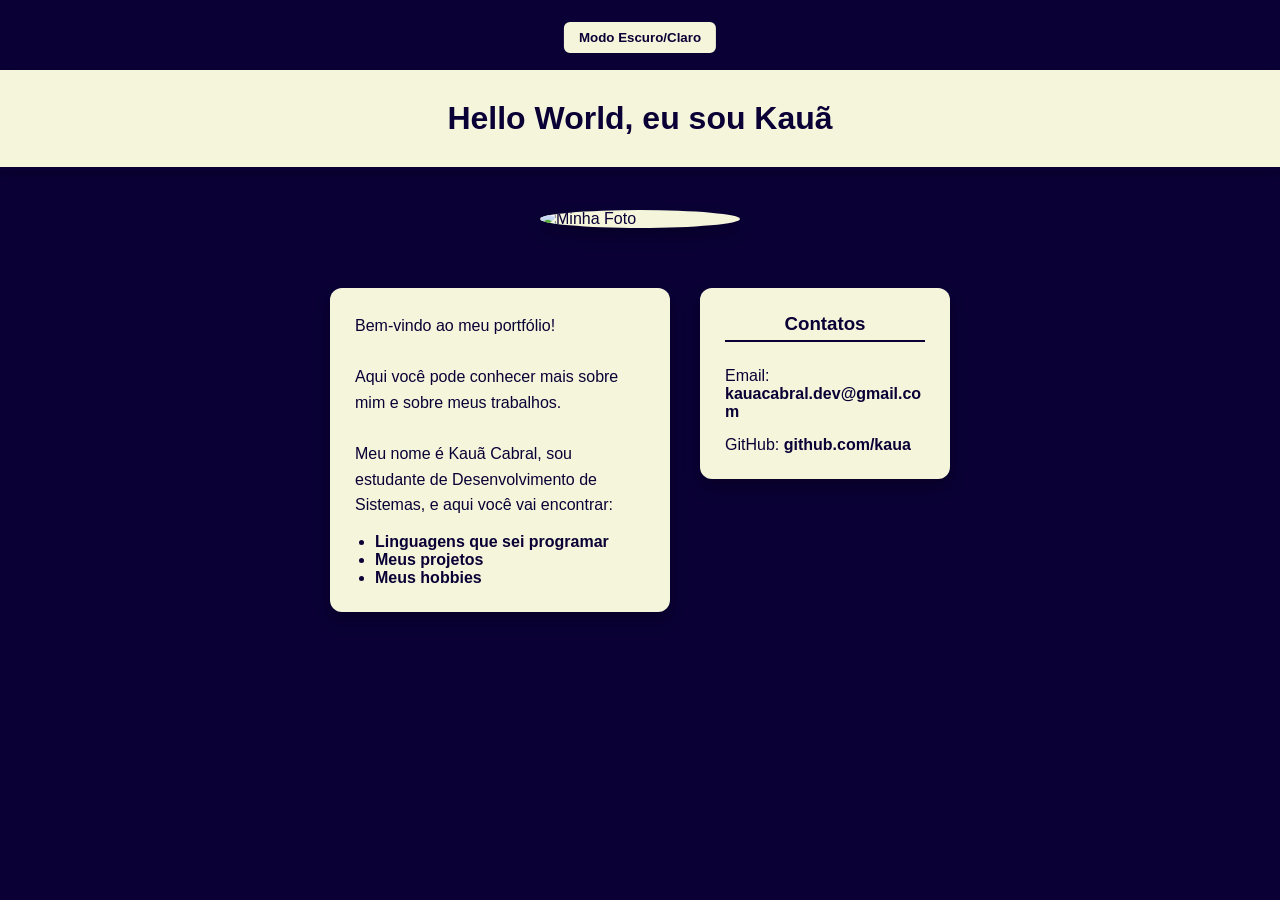
==== index.html @ 3267c8fb "Fix HTML structure and update image paths" ====
<!DOCTYPE html>
<html lang="en">
<head>
<meta charset="UTF-8">
<meta name="viewport" content="width=device-width, initial-scale=1.0">
<title>Portfólio Kauã</title>
<style>
:root {
  --bg-color: rgb(10,0,53);
  --accent-color: beige;
  --text-color: rgb(10,0,53);
  --link-color: rgb(10,0,53);
  --link-hover: rgb(0,0,102);
  --border-color: rgb(10,0,53);
  --shadow-color: rgba(0,0,0,0.25);
}

.light-theme {
  --bg-color: beige;
  --accent-color: rgb(10,0,53);
  --text-color: beige;
  --link-color: beige;
  --link-hover: #fffacd;
  --border-color: beige;
  --shadow-color: rgba(0,0,0,0.25);
}

* { box-sizing: border-box; margin:0; padding:0; }

body {
  margin-top: 70px;
  background-color: var(--bg-color);
  color: var(--text-color);
  font-family: 'Segoe UI', Tahoma, Geneva, Verdana, sans-serif;
  transition: background-color 0.3s, color 0.3s;
}

h1 {
  background-color: var(--accent-color);
  color: var(--text-color);
  text-align: center;
  padding: 30px;
  font-family: Impact, Haettenschweiler, 'Arial Narrow Bold', sans-serif;
  border-bottom: 3px solid var(--border-color);
  box-shadow: 0 3px 8px rgba(0,0,0,0.2);
  transition: background-color 0.3s, color 0.3s, border-color 0.3s;
}

.theme-toggle {
  position: absolute;
  top: 10px;
  margin-block: 10px;
  left: 50%;
  transform: translateX(-50%);
  cursor: pointer;
  padding: 8px 15px;
  border-radius: 8px;
  font-weight: bold;
  border: 2px solid var(--border-color);
  background-color: var(--accent-color);
  color: var(--text-color);
  transition: background-color 0.3s, color 0.3s, border-color 0.3s;
  display: flex;
  justify-content: center;
  gap: 10px;
  flex-wrap: wrap;
}


.container {
  display: flex;
  flex-direction: column;
  align-items: center;
  margin-top: 40px;
  margin-bottom: 40px;
}

.minhafoto {
  width: 200px;
  border-radius: 50%;
  box-shadow: 0 8px 15px var(--shadow-color);
  position: relative;
  background-color: var(--accent-color);
  transition: box-shadow 0.3s, background-color 0.3s;
}

.info-container {
  display: flex;
  gap: 30px;
  align-items: flex-start;
  flex-wrap: wrap;
  margin-top: 60px;
  justify-content: center;
}

.caixa-texto {
  background-color: var(--accent-color);
  width: 340px;
  padding: 25px;
  border-radius: 12px;
  text-align: left;
  box-shadow: 0 8px 15px var(--shadow-color);
  transition: transform 0.3s, box-shadow 0.3s, background-color 0.3s, color 0.3s;
}

.caixa-texto:hover {
  transform: translateY(-5px);
  box-shadow: 0 12px 20px var(--shadow-color);
}

.caixa-texto p {
  line-height: 1.6;
  margin-bottom: 15px;
  color: var(--text-color);
}

.caixa-texto ul {
  padding-left: 20px;
}

.caixa-texto ul li a {
  font-weight: bold;
  color: var(--link-color);
  text-decoration: none;
  transition: color 0.2s, text-decoration 0.2s;
}

.caixa-texto ul li a:hover {
  color: var(--link-hover);
  text-decoration: underline;
}

.contatos {
  background-color: var(--accent-color);
  width: 250px;
  padding: 25px;
  border-radius: 12px;
  box-shadow: 0 8px 15px var(--shadow-color);
  display: flex;
  flex-direction: column;
  gap: 15px;
  word-wrap: break-word;
  transition: transform 0.3s, box-shadow 0.3s, background-color 0.3s, color 0.3s;
}

.contatos:hover {
  transform: translateY(-5px);
  box-shadow: 0 12px 20px var(--shadow-color);
}

.contatos h3 {
  text-align: center;
  margin-bottom: 10px;
  border-bottom: 2px solid var(--border-color);
  padding-bottom: 5px;
  color: var(--text-color);
}

.contatos p, .contatos a {
  color: var(--text-color);
}

.contatos a {
  font-weight: bold;
  text-decoration: none;
  transition: color 0.2s, text-decoration 0.2s;
}

.contatos a:hover {
  color: var(--link-hover);
  text-decoration: underline;
}

@media(max-width: 800px) {
  .info-container {
    flex-direction: column;
    align-items: center;
  }
  .minhafoto {
    margin-bottom: 20px;
  }
  .caixa-texto, .contatos {
    width: 80%;
  }
}
</style>
</head>
<body>
<button class="theme-toggle" onclick="toggleTheme()">Modo Escuro/Claro</button>

<h1>Hello World, eu sou Kauã</h1>

<div class="container">
  <img class="minhafoto" src="./img/minhafoto.jpeg" alt="Minha Foto">

  <div class="info-container">
    <div class="caixa-texto">
      <p>Bem-vindo ao meu portfólio! <br><br>
      Aqui você pode conhecer mais sobre mim e sobre meus trabalhos. <br><br>
      Meu nome é Kauã Cabral, sou estudante de Desenvolvimento de Sistemas, e aqui você vai encontrar:</p>

      <ul>
          <li><a href="./linguagens.html">Linguagens que sei programar</a></li>
          <li><a href="/meu-portifolio/projetos.html">Meus projetos</a></li>
          <li><a href="/hobbies.html">Meus hobbies</a></li>
      </ul>
    </div>

    <div class="contatos">
      <h3>Contatos</h3>
      <p>Email: <a href="mailto:kauacabral.dev@gmail.com">kauacabral.dev@gmail.com</a></p>
      <p>GitHub: <a href="https://github.com/kauacabral-dev" target="_blank">github.com/kaua</a></p>
    </div>
  </div>
</div>

<script>

document.addEventListener('DOMContentLoaded', () => {
  if (localStorage.getItem('tema') === 'claro') {
    document.body.classList.add('light-theme');
  }

  const toggleButton = document.querySelector('.theme-toggle');
  toggleButton.addEventListener('click', () => {
    document.body.classList.toggle('light-theme');
    if (document.body.classList.contains('light-theme')) {
      localStorage.setItem('tema', 'claro');
    } else {
      localStorage.setItem('tema', 'escuro');
    }
  });
});

</script>

</body>
</html>
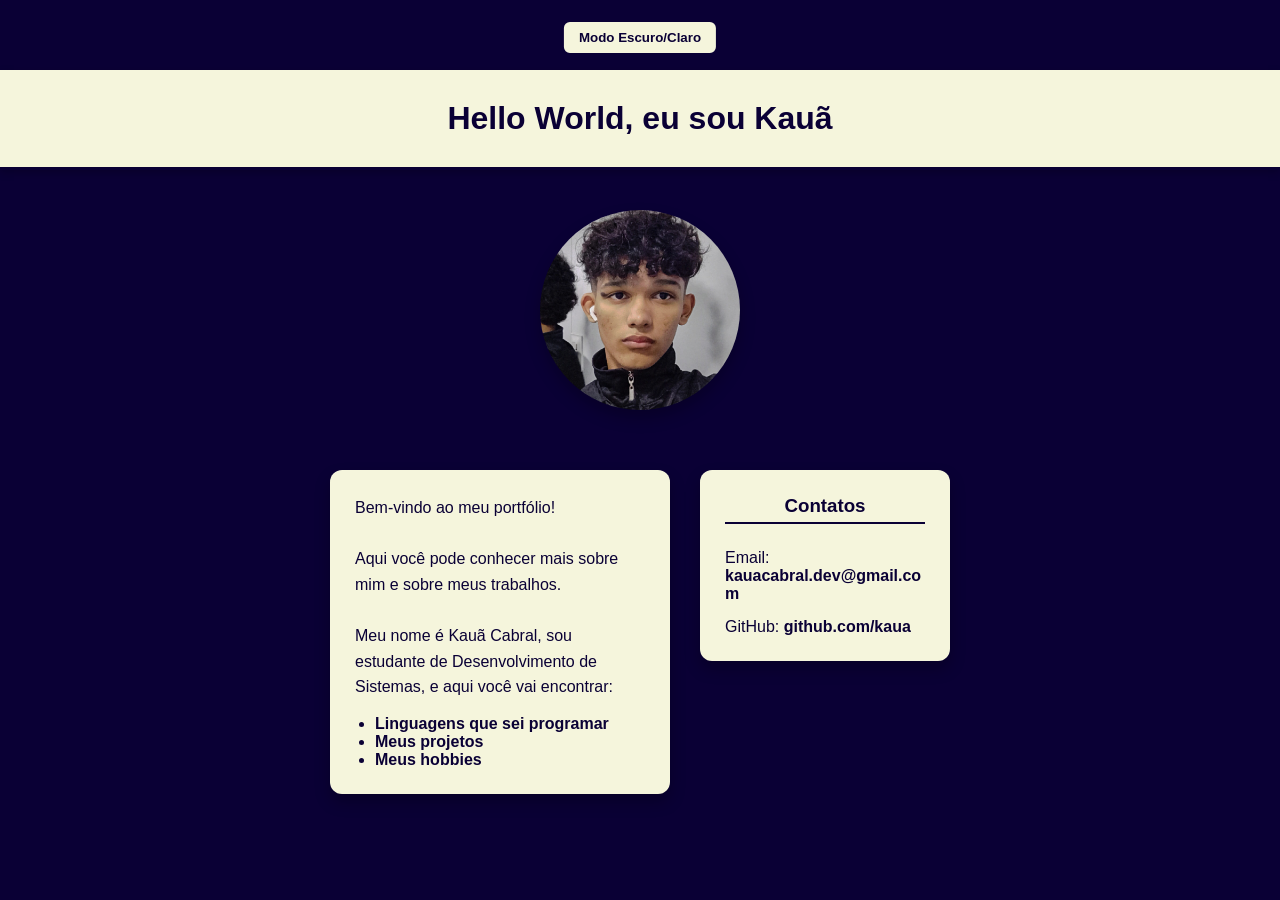
==== commit 73f38174: "Fix HTML encoding issues in index.html" ====
--- a/index.html
+++ b/index.html
@@ -191,7 +191,7 @@
 <h1>Hello World, eu sou Kauã</h1>
 
 <div class="container">
-  <img class="minhafoto" src="./img/minhafoto.jpeg" alt="Minha Foto">
+  <img class="minhafoto" src="./minhafoto.jpeg" alt="Minha Foto">
 
   <div class="info-container">
     <div class="caixa-texto">
@@ -201,8 +201,8 @@
 
       <ul>
           <li><a href="./linguagens.html">Linguagens que sei programar</a></li>
-          <li><a href="/meu-portifolio/projetos.html">Meus projetos</a></li>
-          <li><a href="/hobbies.html">Meus hobbies</a></li>
+          <li><a href="./projetos.html">Meus projetos</a></li>
+          <li><a href="./hobbies.html">Meus hobbies</a></li>
       </ul>
     </div>
 
@@ -239,3 +239,4 @@
 
 
 
+
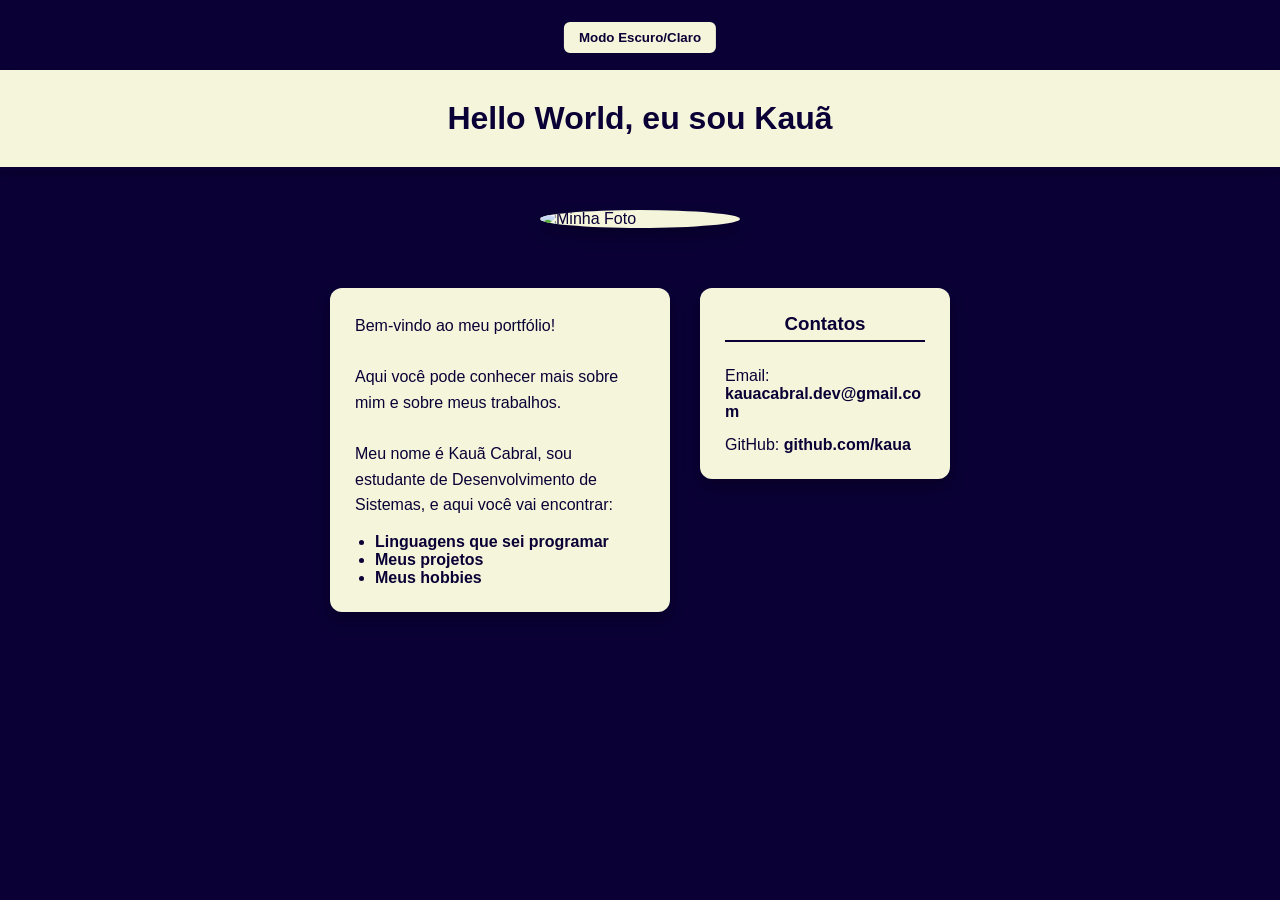
==== commit cfd50ce8: "Update index.html" ====
--- a/index.html
+++ b/index.html
@@ -1,6 +1,7 @@
 <!DOCTYPE html>
 <html lang="en">
 <head>
+<base href="/meu-portifolio/">
 <meta charset="UTF-8">
 <meta name="viewport" content="width=device-width, initial-scale=1.0">
 <title>Portfólio Kauã</title>
@@ -191,7 +192,7 @@
 <h1>Hello World, eu sou Kauã</h1>
 
 <div class="container">
-  <img class="minhafoto" src="./minhafoto.jpeg" alt="Minha Foto">
+  <img class="minhafoto" src="minhafoto.jpeg" alt="Minha Foto">
 
   <div class="info-container">
     <div class="caixa-texto">
@@ -200,9 +201,9 @@
       Meu nome é Kauã Cabral, sou estudante de Desenvolvimento de Sistemas, e aqui você vai encontrar:</p>
 
       <ul>
-          <li><a href="./linguagens.html">Linguagens que sei programar</a></li>
-          <li><a href="./projetos.html">Meus projetos</a></li>
-          <li><a href="./hobbies.html">Meus hobbies</a></li>
+          <li><a href="linguagens.html">Linguagens que sei programar</a></li>
+          <li><a href="projetos.html">Meus projetos</a></li>
+          <li><a href="hobbies.html">Meus hobbies</a></li>
       </ul>
     </div>
 
@@ -240,3 +241,4 @@
 
 
 
+
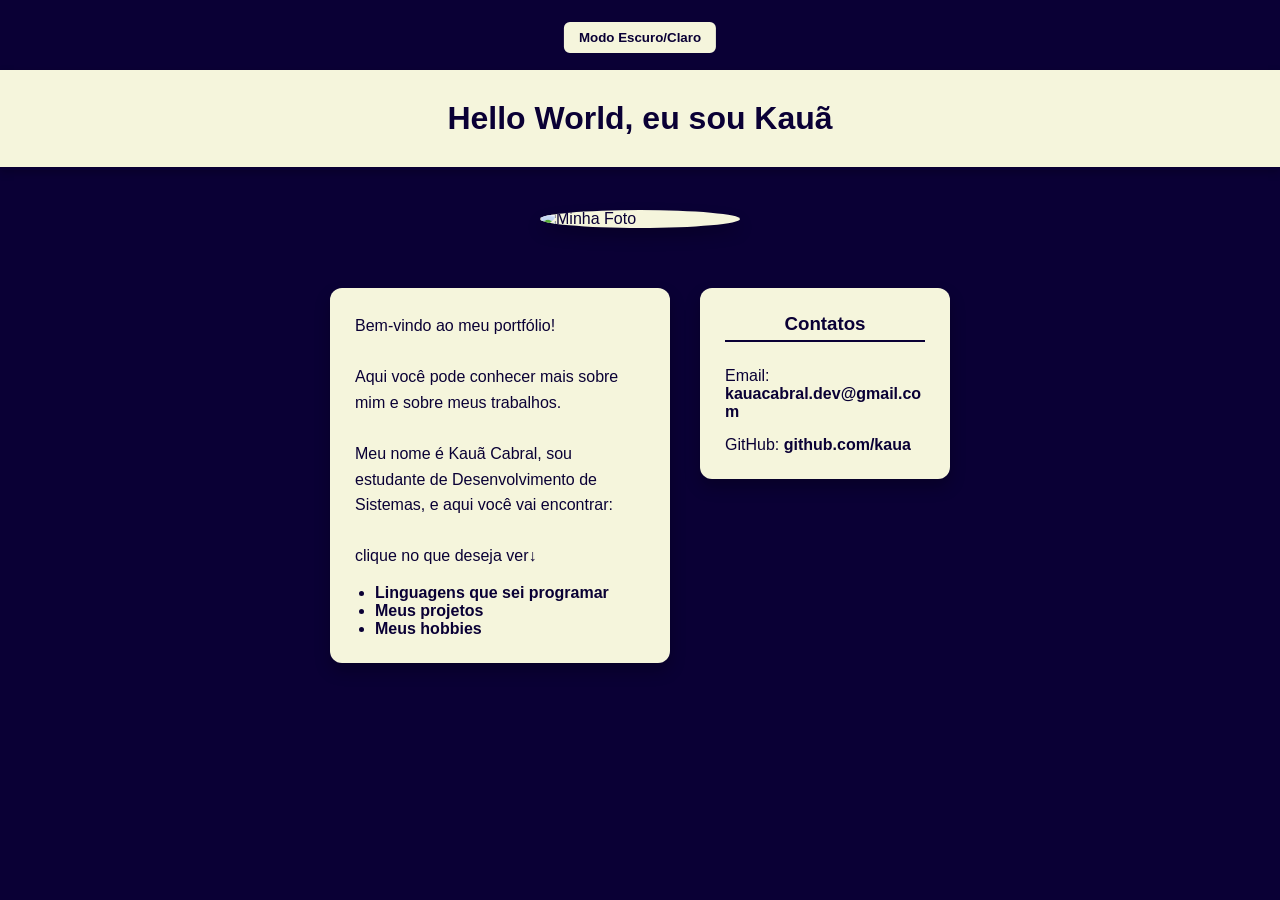
==== commit 52b528e6: "Update index.html" ====
--- a/index.html
+++ b/index.html
@@ -4,7 +4,7 @@
 <base href="/meu-portifolio/">
 <meta charset="UTF-8">
 <meta name="viewport" content="width=device-width, initial-scale=1.0">
-<title>Portfólio Kauã</title>
+<title>Meu Portifólio</title>
 <style>
 :root {
   --bg-color: rgb(10,0,53);
@@ -198,8 +198,8 @@
     <div class="caixa-texto">
       <p>Bem-vindo ao meu portfólio! <br><br>
       Aqui você pode conhecer mais sobre mim e sobre meus trabalhos. <br><br>
-      Meu nome é Kauã Cabral, sou estudante de Desenvolvimento de Sistemas, e aqui você vai encontrar:</p>
-
+      Meu nome é Kauã Cabral, sou estudante de Desenvolvimento de Sistemas, e aqui você vai encontrar: <br><br>
+      clique no que deseja ver↓</p>
       <ul>
           <li><a href="linguagens.html">Linguagens que sei programar</a></li>
           <li><a href="projetos.html">Meus projetos</a></li>
@@ -242,3 +242,5 @@
 
 
 
+
+
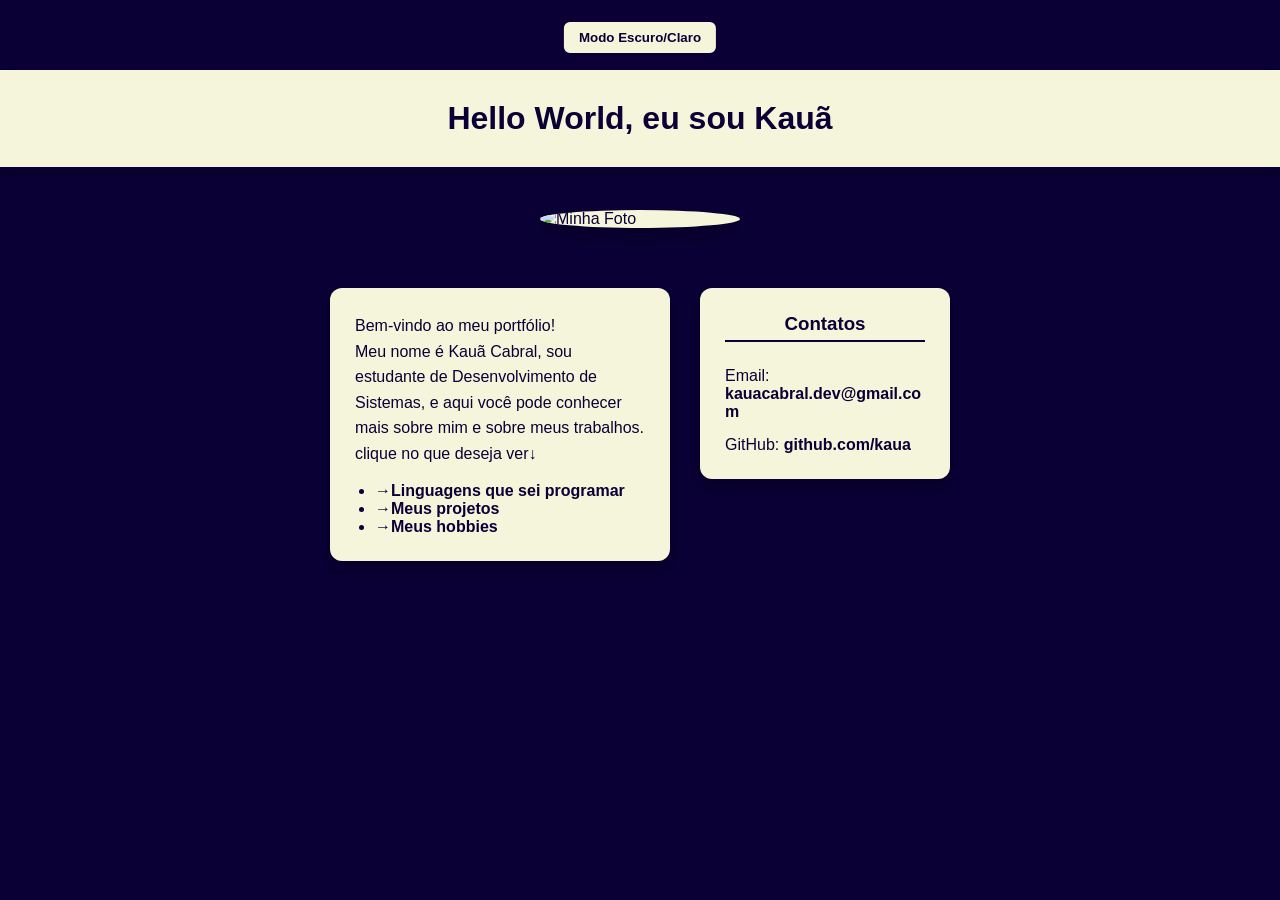
==== commit 6e705c5b: "Fix HTML encoding issues in index.html" ====
--- a/index.html
+++ b/index.html
@@ -196,14 +196,13 @@
 
   <div class="info-container">
     <div class="caixa-texto">
-      <p>Bem-vindo ao meu portfólio! <br><br>
-      Aqui você pode conhecer mais sobre mim e sobre meus trabalhos. <br><br>
-      Meu nome é Kauã Cabral, sou estudante de Desenvolvimento de Sistemas, e aqui você vai encontrar: <br><br>
+      <p>Bem-vindo ao meu portfólio! <br>
+      Meu nome é Kauã Cabral, sou estudante de Desenvolvimento de Sistemas, e aqui você pode conhecer mais sobre mim e sobre meus trabalhos. <br>
       clique no que deseja ver↓</p>
       <ul>
-          <li><a href="linguagens.html">Linguagens que sei programar</a></li>
-          <li><a href="projetos.html">Meus projetos</a></li>
-          <li><a href="hobbies.html">Meus hobbies</a></li>
+          <li><a href="linguagens.html">→Linguagens que sei programar</a></li>
+          <li><a href="projetos.html">→Meus projetos</a></li>
+          <li><a href="hobbies.html">→Meus hobbies</a></li>
       </ul>
     </div>
 
@@ -244,3 +243,4 @@
 
 
 
+
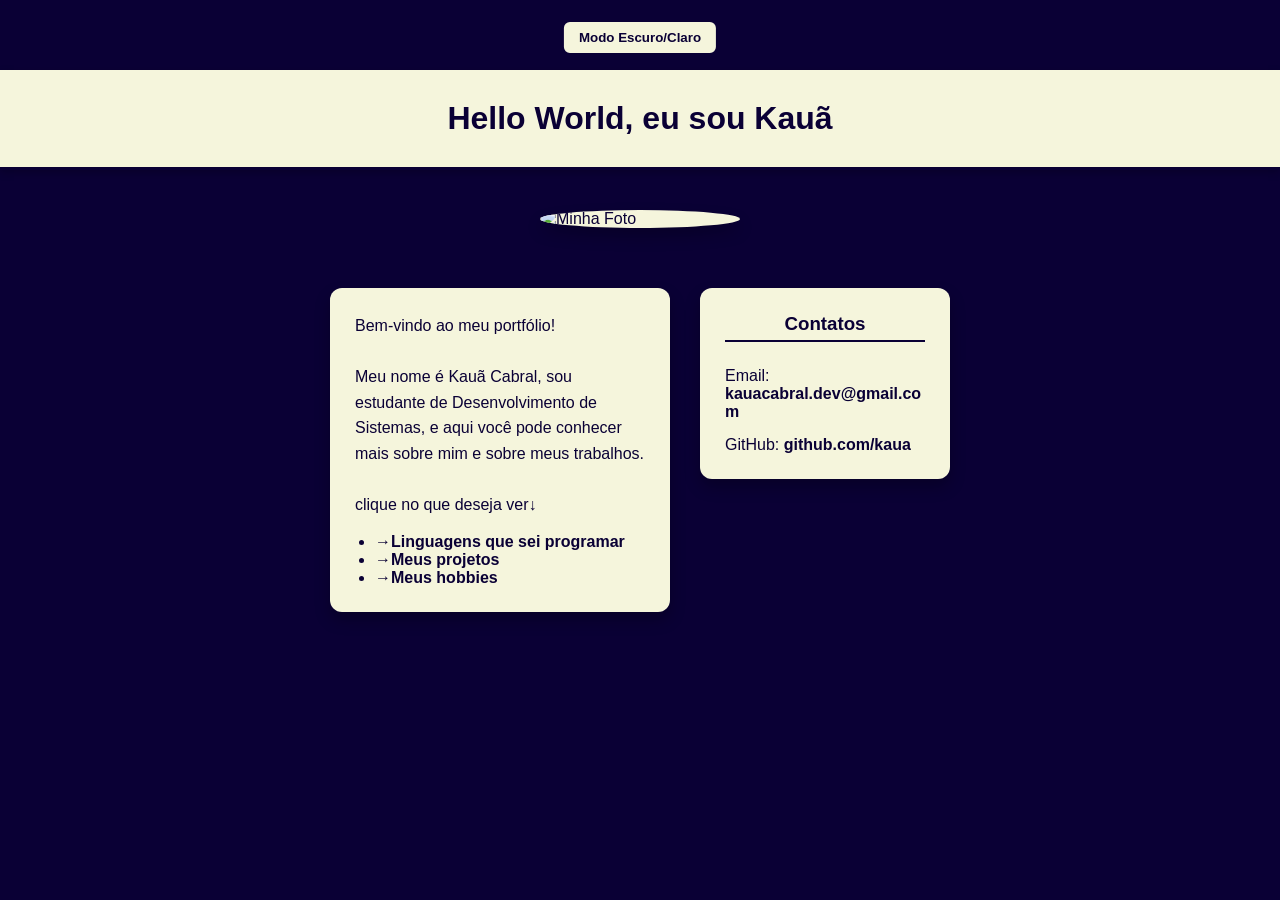
==== commit a20a299b: "Refactor index.html for improved structure and style" ====
--- a/index.html
+++ b/index.html
@@ -196,8 +196,8 @@
 
   <div class="info-container">
     <div class="caixa-texto">
-      <p>Bem-vindo ao meu portfólio! <br>
-      Meu nome é Kauã Cabral, sou estudante de Desenvolvimento de Sistemas, e aqui você pode conhecer mais sobre mim e sobre meus trabalhos. <br>
+      <p>Bem-vindo ao meu portfólio! <br><br>
+      Meu nome é Kauã Cabral, sou estudante de Desenvolvimento de Sistemas, e aqui você pode conhecer mais sobre mim e sobre meus trabalhos. <br><br>
       clique no que deseja ver↓</p>
       <ul>
           <li><a href="linguagens.html">→Linguagens que sei programar</a></li>
@@ -244,3 +244,4 @@
 
 
 
+
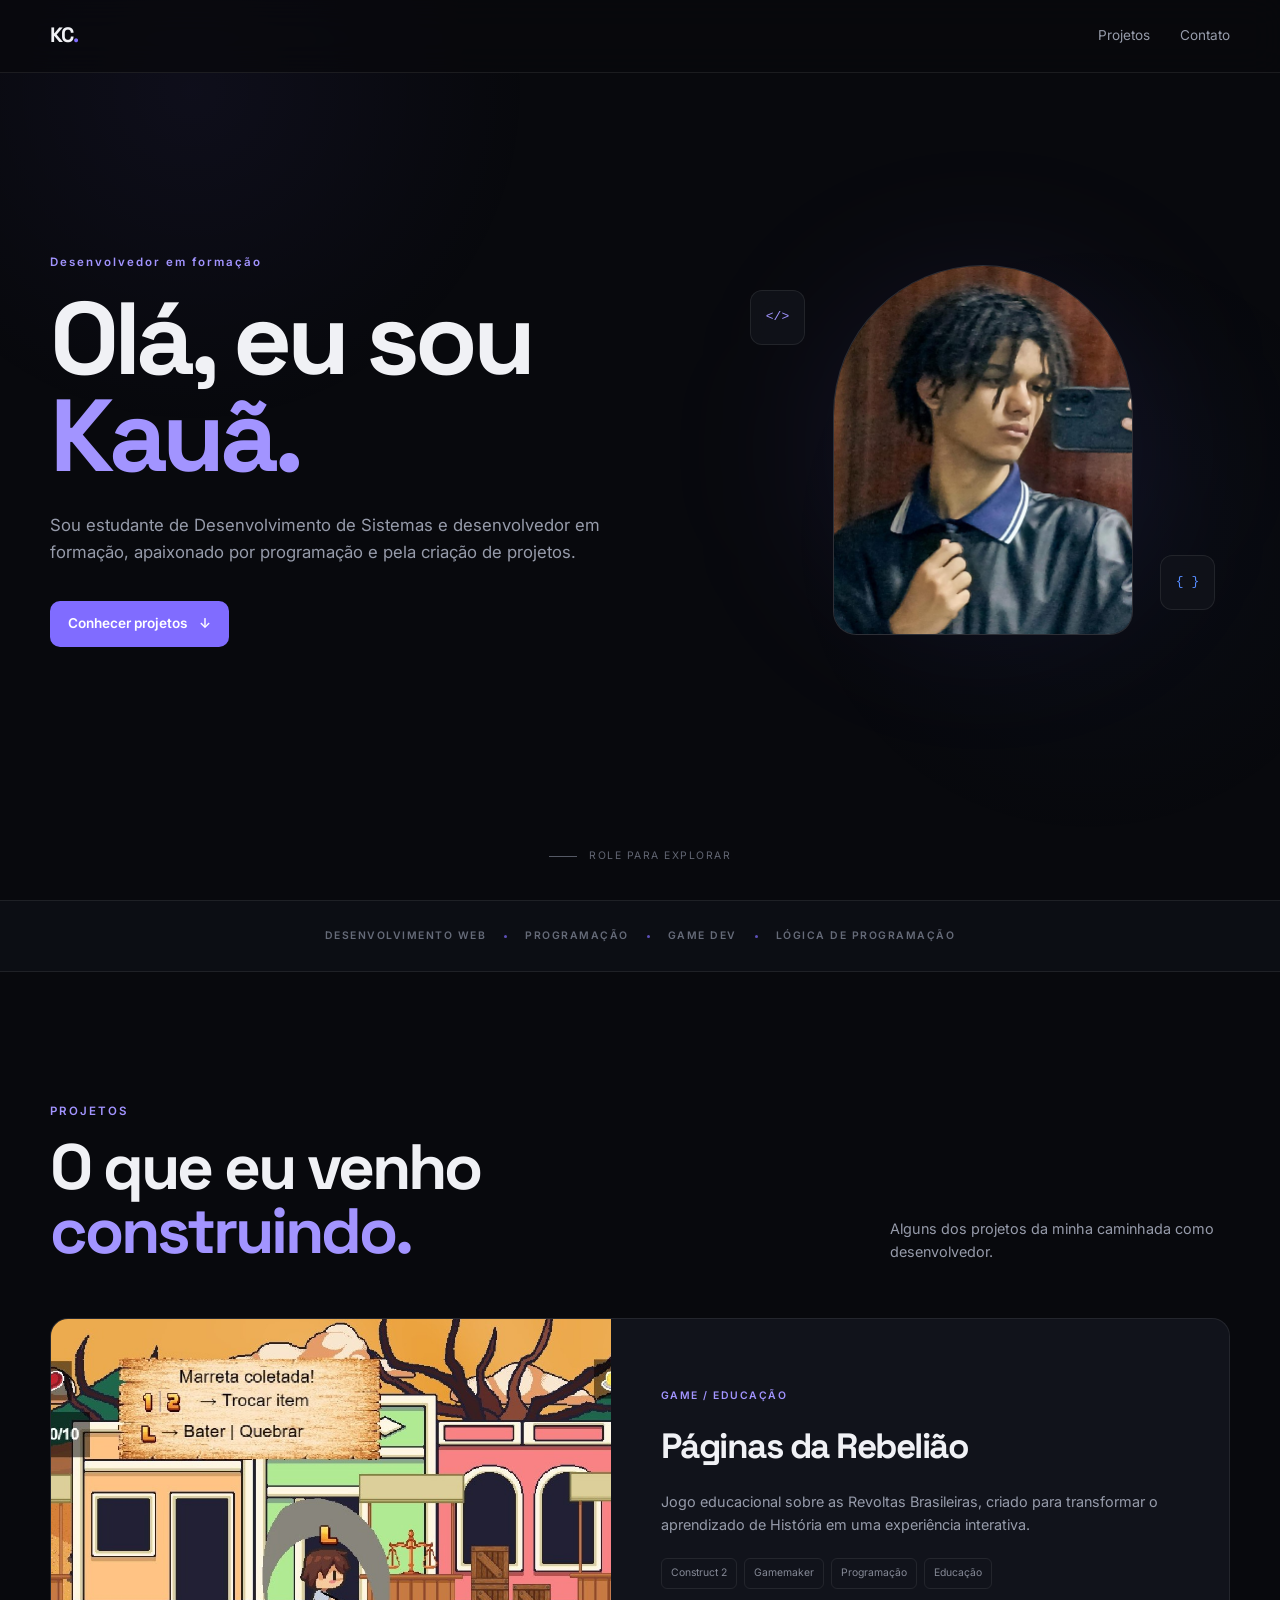
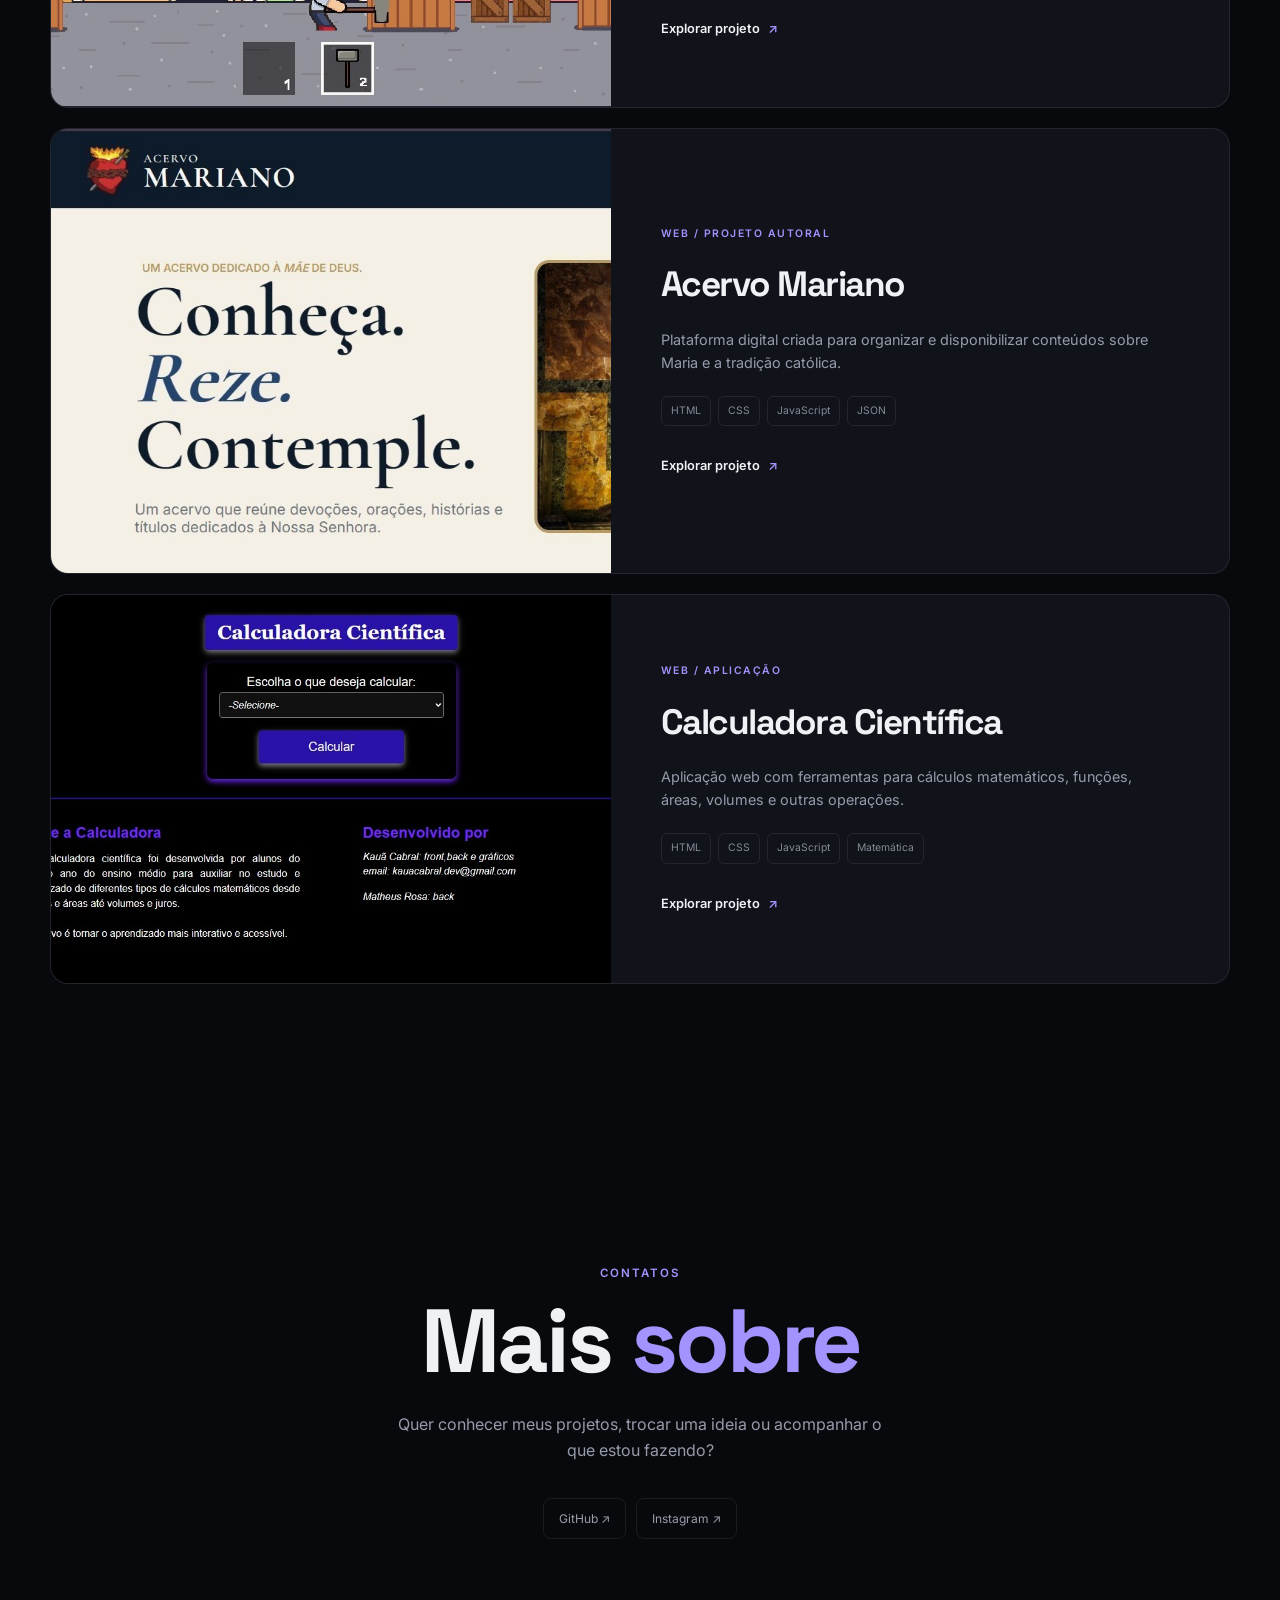
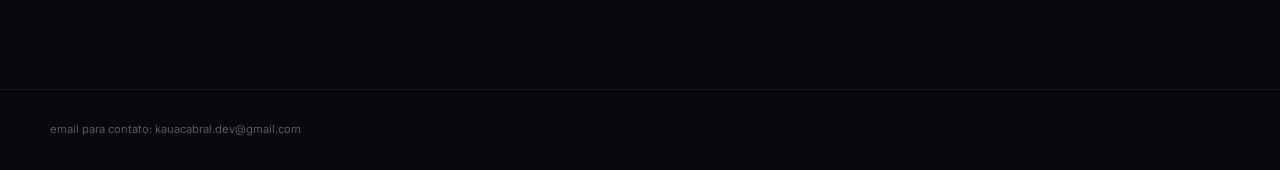
==== commit c1c0487c: "Add files via upload" ====
--- a/index.html
+++ b/index.html
@@ -1,247 +1,400 @@
 <!DOCTYPE html>
-<html lang="en">
+<html lang="pt-BR">
 <head>
-<base href="/meu-portifolio/">
-<meta charset="UTF-8">
-<meta name="viewport" content="width=device-width, initial-scale=1.0">
-<title>Meu Portifólio</title>
-<style>
-:root {
-  --bg-color: rgb(10,0,53);
-  --accent-color: beige;
-  --text-color: rgb(10,0,53);
-  --link-color: rgb(10,0,53);
-  --link-hover: rgb(0,0,102);
-  --border-color: rgb(10,0,53);
-  --shadow-color: rgba(0,0,0,0.25);
-}
-
-.light-theme {
-  --bg-color: beige;
-  --accent-color: rgb(10,0,53);
-  --text-color: beige;
-  --link-color: beige;
-  --link-hover: #fffacd;
-  --border-color: beige;
-  --shadow-color: rgba(0,0,0,0.25);
-}
-
-* { box-sizing: border-box; margin:0; padding:0; }
-
-body {
-  margin-top: 70px;
-  background-color: var(--bg-color);
-  color: var(--text-color);
-  font-family: 'Segoe UI', Tahoma, Geneva, Verdana, sans-serif;
-  transition: background-color 0.3s, color 0.3s;
-}
-
-h1 {
-  background-color: var(--accent-color);
-  color: var(--text-color);
-  text-align: center;
-  padding: 30px;
-  font-family: Impact, Haettenschweiler, 'Arial Narrow Bold', sans-serif;
-  border-bottom: 3px solid var(--border-color);
-  box-shadow: 0 3px 8px rgba(0,0,0,0.2);
-  transition: background-color 0.3s, color 0.3s, border-color 0.3s;
-}
-
-.theme-toggle {
-  position: absolute;
-  top: 10px;
-  margin-block: 10px;
-  left: 50%;
-  transform: translateX(-50%);
-  cursor: pointer;
-  padding: 8px 15px;
-  border-radius: 8px;
-  font-weight: bold;
-  border: 2px solid var(--border-color);
-  background-color: var(--accent-color);
-  color: var(--text-color);
-  transition: background-color 0.3s, color 0.3s, border-color 0.3s;
-  display: flex;
-  justify-content: center;
-  gap: 10px;
-  flex-wrap: wrap;
-}
-
-
-.container {
-  display: flex;
-  flex-direction: column;
-  align-items: center;
-  margin-top: 40px;
-  margin-bottom: 40px;
-}
-
-.minhafoto {
-  width: 200px;
-  border-radius: 50%;
-  box-shadow: 0 8px 15px var(--shadow-color);
-  position: relative;
-  background-color: var(--accent-color);
-  transition: box-shadow 0.3s, background-color 0.3s;
-}
-
-.info-container {
-  display: flex;
-  gap: 30px;
-  align-items: flex-start;
-  flex-wrap: wrap;
-  margin-top: 60px;
-  justify-content: center;
-}
-
-.caixa-texto {
-  background-color: var(--accent-color);
-  width: 340px;
-  padding: 25px;
-  border-radius: 12px;
-  text-align: left;
-  box-shadow: 0 8px 15px var(--shadow-color);
-  transition: transform 0.3s, box-shadow 0.3s, background-color 0.3s, color 0.3s;
-}
-
-.caixa-texto:hover {
-  transform: translateY(-5px);
-  box-shadow: 0 12px 20px var(--shadow-color);
-}
-
-.caixa-texto p {
-  line-height: 1.6;
-  margin-bottom: 15px;
-  color: var(--text-color);
-}
-
-.caixa-texto ul {
-  padding-left: 20px;
-}
-
-.caixa-texto ul li a {
-  font-weight: bold;
-  color: var(--link-color);
-  text-decoration: none;
-  transition: color 0.2s, text-decoration 0.2s;
-}
-
-.caixa-texto ul li a:hover {
-  color: var(--link-hover);
-  text-decoration: underline;
-}
-
-.contatos {
-  background-color: var(--accent-color);
-  width: 250px;
-  padding: 25px;
-  border-radius: 12px;
-  box-shadow: 0 8px 15px var(--shadow-color);
-  display: flex;
-  flex-direction: column;
-  gap: 15px;
-  word-wrap: break-word;
-  transition: transform 0.3s, box-shadow 0.3s, background-color 0.3s, color 0.3s;
-}
-
-.contatos:hover {
-  transform: translateY(-5px);
-  box-shadow: 0 12px 20px var(--shadow-color);
-}
-
-.contatos h3 {
-  text-align: center;
-  margin-bottom: 10px;
-  border-bottom: 2px solid var(--border-color);
-  padding-bottom: 5px;
-  color: var(--text-color);
-}
-
-.contatos p, .contatos a {
-  color: var(--text-color);
-}
-
-.contatos a {
-  font-weight: bold;
-  text-decoration: none;
-  transition: color 0.2s, text-decoration 0.2s;
-}
-
-.contatos a:hover {
-  color: var(--link-hover);
-  text-decoration: underline;
-}
-
-@media(max-width: 800px) {
-  .info-container {
-    flex-direction: column;
-    align-items: center;
-  }
-  .minhafoto {
-    margin-bottom: 20px;
-  }
-  .caixa-texto, .contatos {
-    width: 80%;
-  }
-}
-</style>
+    <meta charset="UTF-8">
+    <meta name="viewport" content="width=device-width, initial-scale=1.0">
+
+    <meta name="description" content="Portfólio de Kauã Cabral — desenvolvedor em formação, criador de projetos web e experiências interativas.">
+
+    <title>Kauã Cabral | Portfólio</title>
+
+    <link rel="preconnect" href="https://fonts.googleapis.com">
+    <link rel="preconnect" href="https://fonts.gstatic.com" crossorigin>
+    <link href="https://fonts.googleapis.com/css2?family=Inter:wght@400;500;600;700&family=Space+Grotesk:wght@400;500;600;700&display=swap" rel="stylesheet">
+
+    <link rel="stylesheet" href="style.css">
 </head>
+
 <body>
-<button class="theme-toggle" onclick="toggleTheme()">Modo Escuro/Claro</button>
-
-<h1>Hello World, eu sou Kauã</h1>
-
-<div class="container">
-  <img class="minhafoto" src="minhafoto.jpeg" alt="Minha Foto">
-
-  <div class="info-container">
-    <div class="caixa-texto">
-      <p>Bem-vindo ao meu portfólio! <br><br>
-      Meu nome é Kauã Cabral, sou estudante de Desenvolvimento de Sistemas, e aqui você pode conhecer mais sobre mim e sobre meus trabalhos. <br><br>
-      clique no que deseja ver↓</p>
-      <ul>
-          <li><a href="linguagens.html">→Linguagens que sei programar</a></li>
-          <li><a href="projetos.html">→Meus projetos</a></li>
-          <li><a href="hobbies.html">→Meus hobbies</a></li>
-      </ul>
-    </div>
-
-    <div class="contatos">
-      <h3>Contatos</h3>
-      <p>Email: <a href="mailto:kauacabral.dev@gmail.com">kauacabral.dev@gmail.com</a></p>
-      <p>GitHub: <a href="https://github.com/kauacabral-dev" target="_blank">github.com/kaua</a></p>
-    </div>
-  </div>
-</div>
-
-<script>
-
-document.addEventListener('DOMContentLoaded', () => {
-  if (localStorage.getItem('tema') === 'claro') {
-    document.body.classList.add('light-theme');
-  }
-
-  const toggleButton = document.querySelector('.theme-toggle');
-  toggleButton.addEventListener('click', () => {
-    document.body.classList.toggle('light-theme');
-    if (document.body.classList.contains('light-theme')) {
-      localStorage.setItem('tema', 'claro');
-    } else {
-      localStorage.setItem('tema', 'escuro');
-    }
-  });
-});
-
-</script>
+
+    <header class="header">
+
+        <nav class="nav container">
+
+            <a href="#inicio" class="logo">
+                KC<span>.</span>
+            </a>
+
+            <div class="nav-links" id="navLinks">
+
+                <a href="#projetos">Projetos</a>
+                <a href="#contato">Contato</a>
+
+            </div>
+
+            <button class="menu-button" id="menuButton" aria-label="Abrir menu">
+                <span></span>
+                <span></span>
+            </button>
+
+        </nav>
+
+    </header>
+
+
+    <main>
+
+        <section class="hero section" id="inicio">
+
+            <div class="hero-content container">
+
+                <div class="hero-text reveal">
+
+                    <p class="eyebrow">
+                        Desenvolvedor em formação
+                    </p>
+
+                    <h1>
+                        Olá, eu sou
+                        <span>Kauã.</span>
+                    </h1>
+
+                    <p class="hero-description">
+                        Sou estudante de Desenvolvimento de Sistemas e desenvolvedor em formação, apaixonado por programação e pela criação de projetos.
+                    </p>
+
+                    <div class="hero-actions">
+
+                        <a href="#projetos" class="button button-primary">
+                            Conhecer projetos
+                            <span>↓</span>
+                        </a>
+
+                    </div>
+
+                </div>
+
+                <div class="hero-visual reveal">
+
+                    <div class="hero-glow"></div>
+
+                    <div class="hero-photo">
+
+                        <img src="imagens/minhafoto.jpeg" alt="minha foto">
+
+                    </div>
+
+                    <div class="floating-code code-one">
+                        &lt;/&gt;
+                    </div>
+
+                    <div class="floating-code code-two">
+                        { }
+                    </div>
+
+                </div>
+
+            </div>
+
+
+            <div class="scroll-indicator">
+
+                <span></span>
+
+                <p>
+                    role para explorar
+                </p>
+
+            </div>
+
+        </section>
+
+        <section class="areas">
+
+            <div class="container areas-inner">
+
+                <span>DESENVOLVIMENTO WEB</span>
+                <i></i>
+                <span>PROGRAMAÇÃO</span>
+                <i></i>
+                <span>GAME DEV</span>
+                <i></i>
+                <span>LÓGICA DE PROGRAMAÇÃO</span>
+
+            </div>
+
+        </section>
+
+        <section class="section projects-section" id="projetos">
+
+            <div class="container">
+
+                <div class="section-heading reveal">
+
+                    <div>
+                        <p class="section-label">
+                            PROJETOS
+                        </p>
+
+                        <h2>
+                            O que eu venho
+                            <span>construindo.</span>
+                        </h2>
+                    </div>
+
+                    <p class="section-intro">
+                        Alguns dos projetos da minha 
+                        caminhada como desenvolvedor.
+                    </p>
+
+                </div>
+
+                <div class="projects">
+
+                    <article class="project-card project-featured reveal">
+
+                        <div class="project-image">
+
+                            <img src="imagens/páginas-da-rebelião.jpeg" alt="Páginas da Rebelião">
+
+                        </div>
+
+
+                        <div class="project-content">
+
+                            <p class="project-type">
+                                GAME / EDUCAÇÃO
+                            </p>
+
+                            <h3>
+                                Páginas da Rebelião
+                            </h3>
+
+                            <p class="project-description">
+                                Jogo educacional sobre as Revoltas Brasileiras,
+                                criado para transformar o aprendizado de História
+                                em uma experiência interativa.
+                            </p>
+
+                            <div class="project-tags">
+
+                                <span>Construct 2</span>
+                                <span>Gamemaker</span>
+                                <span>Programação</span>
+                                <span>Educação</span>
+
+                            </div>
+
+                            <a href="https://equipe-conecta.netlify.app/" class="project-link">
+                                Explorar projeto
+                                <span>↗</span>
+                            </a>
+
+                        </div>
+
+                    </article>
+
+                    <article class="project-card reveal">
+
+                        <div class="project-image">
+
+                            <img src="imagens/acervo-mariano.jpeg" alt="Acervo Mariano">
+                            
+                        </div>
+
+
+                        <div class="project-content">
+
+                            <p class="project-type">
+                                WEB / PROJETO AUTORAL
+                            </p>
+
+                            <h3>
+                                Acervo Mariano
+                            </h3>
+
+                            <p class="project-description">
+                                Plataforma digital criada para organizar
+                                e disponibilizar conteúdos sobre Maria
+                                e a tradição católica.
+                            </p>
+
+                            <div class="project-tags">
+
+                                <span>HTML</span>
+                                <span>CSS</span>
+                                <span>JavaScript</span>
+                                <span>JSON</span>
+
+                            </div>
+
+                            <a href="https://acervo-mariano.netlify.app/" class="project-link">
+                                Explorar projeto
+                                <span>↗</span>
+                            </a>
+
+                        </div>
+
+                    </article>
+
+                    <article class="project-card reveal">
+
+                        <div class="project-image">
+
+                            <img src="imagens/calculadora.jpeg" alt="Calculadora Científica">
+
+                        </div>
+
+
+                        <div class="project-content">
+
+                            <p class="project-type">
+                                WEB / APLICAÇÃO
+                            </p>
+
+                            <h3>
+                                Calculadora Científica
+                            </h3>
+
+                            <p class="project-description">
+                                Aplicação web com ferramentas para cálculos
+                                matemáticos, funções, áreas, volumes e
+                                outras operações.
+                            </p>
+
+                            <div class="project-tags">
+
+                                <span>HTML</span>
+                                <span>CSS</span>
+                                <span>JavaScript</span>
+                                <span>Matemática</span>
+
+                            </div>
+
+                            <a href="https://calculadora.pythonanywhere.com/" class="project-link">
+                                Explorar projeto
+                                <span>↗</span>
+                            </a>
+
+                        </div>
+
+                    </article>
+
+                </div>
+
+            </div>
+
+        </section>
+
+
+        <section class="section contact-section" id="contato">
+
+            <div class="container">
+
+                <div class="contact reveal">
+
+                    <p class="section-label">
+                        CONTATOS
+                    </p>
+
+                    <h2>
+                        Mais
+                        <span>sobre</span>
+                    </h2>
+
+                    <p>
+                        Quer conhecer meus projetos, trocar uma ideia
+                        ou acompanhar o que estou fazendo?
+                    </p>
+
+                    <div class="contact-links">
+
+                        <a href="https://github.com/kauacabral-dev" target="_blank">
+                            GitHub ↗
+                        </a>
+
+                        <a href="https://www.instagram.com/kabral.dev/" target="_blank">
+                            Instagram ↗
+                        </a>
+
+                    </div>
+
+                </div>
+
+            </div>
+
+        </section>
+
+    </main>
+
+    <footer>
+
+        <div class="container footer-inner">
+
+            <span>
+                email para contato: kauacabral.dev@gmail.com
+            </span>
+
+        </div>
+
+    </footer>
+
+
+    <script>
+
+        const menuButton = document.getElementById("menuButton");
+        const navLinks = document.getElementById("navLinks");
+
+        menuButton.addEventListener("click", () => {
+
+            navLinks.classList.toggle("active");
+
+        });
+
+        document.querySelectorAll(".nav-links a").forEach(link => {
+
+            link.addEventListener("click", () => {
+
+                navLinks.classList.remove("active");
+
+            });
+
+        });
+
+        const revealElements = document.querySelectorAll(".reveal");
+
+        const observer = new IntersectionObserver(
+
+            entries => {
+
+                entries.forEach(entry => {
+
+                    if (entry.isIntersecting) {
+
+                        entry.target.classList.add("visible");
+
+                        observer.unobserve(entry.target);
+
+                    }
+
+                });
+
+            },
+
+            {
+                threshold: 0.12
+            }
+
+        );
+
+
+        revealElements.forEach(element => {
+
+            observer.observe(element);
+
+        });
+
+    </script>
 
 </body>
-</html>
-
-
-
-
-
-
-
-
-
+</html>
--- a/style.css
+++ b/style.css
@@ -0,0 +1,1425 @@
+:root {
+
+    --background: #08090d;
+    --background-2: #0c0e14;
+    --surface: #11131b;
+    --surface-light: #171a24;
+
+    --text: #f0f1f5;
+    --text-secondary: #969baa;
+
+    --purple: #806cff;
+    --purple-light: #a294ff;
+    --blue: #568cff;
+
+    --border: rgba(255, 255, 255, .08);
+    --border-hover: rgba(128, 108, 255, .35);
+
+    --max-width: 1180px;
+
+    --radius: 18px;
+
+}
+
+* {
+    margin: 0;
+    padding: 0;
+    box-sizing: border-box;
+}
+
+html {
+    scroll-behavior: smooth;
+}
+
+body {
+    background: var(--background);
+    color: var(--text);
+
+    font-family: "Inter", sans-serif;
+
+    line-height: 1.6;
+
+    overflow-x: hidden;
+}
+
+body::before {
+
+    content: "";
+
+    position: fixed;
+
+    inset: 0;
+
+    pointer-events: none;
+
+    background:
+        radial-gradient(
+            circle at 15% 10%,
+            rgba(128, 108, 255, .06),
+            transparent 25%
+        ),
+        radial-gradient(
+            circle at 85% 60%,
+            rgba(86, 140, 255, .035),
+            transparent 25%
+        );
+
+    z-index: -1;
+}
+
+a {
+    color: inherit;
+    text-decoration: none;
+}
+
+button {
+    font: inherit;
+}
+
+img {
+    width: 100%;
+    height: 100%;
+    object-fit: cover;
+}
+
+.container {
+    width: min(var(--max-width), calc(100% - 48px));
+    margin: auto;
+}
+
+.header {
+
+    position: fixed;
+
+    top: 0;
+    left: 0;
+
+    width: 100%;
+
+    z-index: 100;
+
+    background: rgba(8, 9, 13, .75);
+
+    backdrop-filter: blur(16px);
+
+    border-bottom: 1px solid var(--border);
+
+}
+
+.nav {
+
+    height: 72px;
+
+    display: flex;
+
+    align-items: center;
+
+    justify-content: space-between;
+
+}
+
+.logo {
+
+    font-family: "Space Grotesk", sans-serif;
+
+    font-size: 1.3rem;
+
+    font-weight: 700;
+
+    letter-spacing: -1px;
+
+}
+
+.logo span {
+    color: var(--purple);
+}
+
+.nav-links {
+
+    display: flex;
+
+    align-items: center;
+
+    gap: 30px;
+
+}
+
+.nav-links a {
+
+    color: var(--text-secondary);
+
+    font-size: .85rem;
+
+    transition: color .25s ease;
+
+}
+
+.nav-links a:hover {
+    color: var(--text);
+}
+
+.menu-button {
+    display: none;
+
+    background: none;
+
+    border: 0;
+
+    cursor: pointer;
+
+    width: 35px;
+
+}
+
+.menu-button span {
+
+    display: block;
+
+    height: 1px;
+
+    background: white;
+
+    margin: 7px 0;
+
+}
+
+.hero {
+
+    min-height: 100vh;
+
+    display: flex;
+
+    align-items: center;
+
+    position: relative;
+
+    padding-top: 72px;
+
+}
+
+.hero-content {
+
+    display: grid;
+
+    grid-template-columns: 1.1fr .9fr;
+
+    align-items: center;
+
+    gap: 80px;
+
+}
+
+.eyebrow,
+.section-label {
+
+    color: var(--purple-light);
+
+    font-size: .72rem;
+
+    font-weight: 600;
+
+    letter-spacing: 2px;
+
+}
+
+.hero h1 {
+
+    font-family: "Space Grotesk", sans-serif;
+
+    font-size: clamp(3.8rem, 8vw, 7rem);
+
+    line-height: .95;
+
+    letter-spacing: -5px;
+
+    margin-top: 18px;
+
+}
+
+.hero h1 span {
+    color: var(--purple-light);
+}
+
+.hero-description {
+
+    color: var(--text-secondary);
+
+    max-width: 580px;
+
+    font-size: 1.05rem;
+
+    margin-top: 28px;
+
+}
+
+.hero-actions {
+
+    display: flex;
+
+    gap: 12px;
+
+    margin-top: 35px;
+
+}
+
+.button {
+
+    display: inline-flex;
+
+    align-items: center;
+
+    gap: 12px;
+
+    padding: 12px 18px;
+
+    border-radius: 10px;
+
+    font-size: .85rem;
+
+    font-weight: 600;
+
+    transition: .25s ease;
+
+}
+
+.button-primary {
+
+    background: var(--purple);
+
+    color: white;
+
+}
+
+.button-primary:hover {
+
+    background: var(--purple-light);
+
+    transform: translateY(-2px);
+
+}
+
+.button-secondary {
+
+    border: 1px solid var(--border);
+
+    color: var(--text-secondary);
+
+}
+
+.button-secondary:hover {
+
+    border-color: var(--border-hover);
+
+    color: white;
+
+}
+
+.hero-visual {
+
+    height: 440px;
+
+    position: relative;
+
+    display: flex;
+
+    align-items: center;
+
+    justify-content: center;
+
+}
+
+.hero-glow {
+
+    position: absolute;
+
+    width: 320px;
+    height: 320px;
+
+    border-radius: 50%;
+
+    background: rgba(128, 108, 255, .10);
+
+    filter: blur(80px);
+
+}
+
+.hero-photo {
+
+    width: 300px;
+    height: 370px;
+
+    border-radius: 160px 160px 25px 25px;
+
+    overflow: hidden;
+
+    border: 1px solid rgba(255, 255, 255, .12);
+
+    background: var(--surface);
+
+    position: relative;
+
+    z-index: 2;
+
+}
+
+.floating-code {
+
+    position: absolute;
+
+    z-index: 3;
+
+    width: 55px;
+    height: 55px;
+
+    display: flex;
+
+    align-items: center;
+    justify-content: center;
+
+    border: 1px solid var(--border);
+
+    background: rgba(17, 19, 27, .85);
+
+    backdrop-filter: blur(10px);
+
+    border-radius: 12px;
+
+    color: var(--purple-light);
+
+    font-family: monospace;
+
+}
+
+.code-one {
+
+    top: 60px;
+    left: 15px;
+
+}
+
+.code-two {
+
+    bottom: 60px;
+    right: 15px;
+
+    color: var(--blue);
+
+}
+
+.scroll-indicator {
+
+    position: absolute;
+
+    bottom: 35px;
+
+    left: 50%;
+
+    transform: translateX(-50%);
+
+    display: flex;
+
+    align-items: center;
+
+    gap: 12px;
+
+    color: #626673;
+
+    font-size: .65rem;
+
+    text-transform: uppercase;
+
+    letter-spacing: 1.5px;
+
+}
+
+.scroll-indicator span {
+
+    width: 28px;
+
+    height: 1px;
+
+    background: #555965;
+
+}
+
+.areas {
+
+    border-top: 1px solid var(--border);
+
+    border-bottom: 1px solid var(--border);
+
+    background: var(--background-2);
+
+}
+
+.areas-inner {
+
+    min-height: 70px;
+
+    display: flex;
+
+    align-items: center;
+
+    justify-content: center;
+
+    flex-wrap: wrap;
+
+    gap: 18px;
+
+}
+
+.areas-inner span {
+
+    color: #666b79;
+
+    font-size: .65rem;
+
+    letter-spacing: 1.5px;
+
+    font-weight: 600;
+
+}
+
+.areas-inner i {
+
+    width: 3px;
+
+    height: 3px;
+
+    border-radius: 50%;
+
+    background: var(--purple);
+
+    opacity: .7;
+
+}
+
+.section {
+    padding: 130px 0;
+}
+
+.section-heading {
+
+    display: flex;
+
+    justify-content: space-between;
+
+    align-items: end;
+
+    gap: 40px;
+
+    margin-bottom: 55px;
+
+}
+
+.section-heading h2,
+.stack-box h2,
+.beyond h2,
+.contact h2 {
+
+    font-family: "Space Grotesk", sans-serif;
+
+    font-size: clamp(2.4rem, 5vw, 4.3rem);
+
+    line-height: 1;
+
+    letter-spacing: -3px;
+
+    margin-top: 15px;
+
+}
+
+.section-heading h2 span,
+.stack-box h2 span,
+.beyond h2 span,
+.contact h2 span {
+
+    color: var(--purple-light);
+
+}
+
+.section-intro {
+
+    max-width: 340px;
+
+    color: var(--text-secondary);
+
+    font-size: .9rem;
+
+}
+
+.projects {
+
+    display: grid;
+
+    gap: 20px;
+
+}
+
+.project-card {
+
+    display: grid;
+
+    grid-template-columns: .95fr 1.05fr;
+
+    min-height: 390px;
+
+    background: var(--surface);
+
+    border: 1px solid var(--border);
+
+    border-radius: var(--radius);
+
+    overflow: hidden;
+
+    transition:
+        transform .35s ease,
+        border-color .35s ease;
+
+}
+
+.project-card:hover {
+
+    transform: translateY(-5px);
+
+    border-color: var(--border-hover);
+
+}
+
+.project-image {
+
+    position: relative;
+
+    min-height: 350px;
+
+    overflow: hidden;
+
+    background: #0d0f16;
+
+}
+
+.project-image img {
+
+    transition: transform .5s ease;
+
+}
+
+.project-card:hover .project-image img {
+
+    transform: scale(1.04);
+
+}
+
+.project-content {
+
+    padding: 50px;
+
+    display: flex;
+
+    flex-direction: column;
+
+    justify-content: center;
+
+}
+
+.project-type {
+
+    color: var(--purple-light);
+
+    font-size: .65rem;
+
+    font-weight: 600;
+
+    letter-spacing: 1.5px;
+
+}
+
+.project-content h3 {
+
+    font-family: "Space Grotesk", sans-serif;
+
+    font-size: 2.2rem;
+
+    letter-spacing: -1.5px;
+
+    margin-top: 14px;
+
+}
+
+.project-description {
+
+    color: var(--text-secondary);
+
+    max-width: 500px;
+
+    font-size: .9rem;
+
+    margin-top: 15px;
+
+}
+
+.project-tags {
+
+    display: flex;
+
+    flex-wrap: wrap;
+
+    gap: 7px;
+
+    margin-top: 22px;
+
+}
+
+.project-tags span {
+
+    padding: 6px 9px;
+
+    border: 1px solid var(--border);
+
+    border-radius: 6px;
+
+    color: #858996;
+
+    font-size: .65rem;
+
+}
+
+.project-link {
+
+    width: fit-content;
+
+    margin-top: 30px;
+
+    color: var(--text);
+
+    font-size: .8rem;
+
+    font-weight: 600;
+
+    transition: .25s;
+
+}
+
+.project-link span {
+
+    color: var(--purple-light);
+
+    margin-left: 5px;
+
+}
+
+.project-link:hover {
+
+    color: var(--purple-light);
+
+}
+
+.contact-section {
+
+    padding-top: 150px;
+
+    padding-bottom: 150px;
+
+}
+
+.contact {
+
+    text-align: center;
+
+}
+
+.contact h2 {
+
+    font-size: clamp(3rem, 7vw, 6rem);
+
+}
+
+.contact > p:not(.section-label) {
+
+    color: var(--text-secondary);
+
+    max-width: 500px;
+
+    margin: 25px auto 35px;
+
+}
+
+.contact-links {
+
+    display: flex;
+
+    justify-content: center;
+
+    flex-wrap: wrap;
+
+    gap: 10px;
+
+}
+
+.contact-links a {
+
+    padding: 10px 15px;
+
+    border: 1px solid var(--border);
+
+    border-radius: 8px;
+
+    color: #999daa;
+
+    font-size: .75rem;
+
+    transition: .25s;
+
+}
+
+.contact-links a:hover {
+
+    border-color: var(--border-hover);
+
+    color: white;
+
+}
+
+footer {
+
+    border-top: 1px solid var(--border);
+
+}
+
+.footer-inner {
+
+    min-height: 80px;
+
+    display: flex;
+
+    align-items: center;
+
+    justify-content: space-between;
+
+    color: #555966;
+
+    font-size: .7rem;
+
+}
+
+.reveal {
+
+    opacity: 0;
+
+    transform: translateY(25px);
+
+    transition:
+        opacity .7s ease,
+        transform .7s ease;
+
+}
+
+.reveal.visible {
+
+    opacity: 1;
+
+    transform: translateY(0);
+
+}
+
+/* =========================================================
+   RESPONSIVIDADE
+   ========================================================= */
+
+/* =========================
+   TABLET / NOTEBOOK MENOR
+   ========================= */
+
+@media (max-width: 1000px) {
+
+    .container {
+        width: min(var(--max-width), calc(100% - 40px));
+    }
+
+    /* HERO */
+
+    .hero-content {
+        grid-template-columns: 1fr .8fr;
+        gap: 45px;
+    }
+
+    .hero h1 {
+        font-size: clamp(3.4rem, 8vw, 5.5rem);
+    }
+
+    .hero-description {
+        font-size: 1rem;
+    }
+
+    .hero-visual {
+        height: 400px;
+    }
+
+    .hero-photo {
+        width: 260px;
+        height: 330px;
+    }
+
+    .hero-glow {
+        width: 280px;
+        height: 280px;
+    }
+
+    .code-one {
+        left: 0;
+        top: 55px;
+    }
+
+    .code-two {
+        right: 0;
+        bottom: 55px;
+    }
+
+    /* SEÇÕES */
+
+    .section {
+        padding: 100px 0;
+    }
+
+    .section-heading {
+        margin-bottom: 40px;
+    }
+
+    /* PROJETOS */
+
+    .project-card {
+        grid-template-columns: 1fr 1fr;
+    }
+
+    .project-content {
+        padding: 35px;
+    }
+
+    .project-content h3 {
+        font-size: 1.9rem;
+    }
+
+    .project-image {
+        min-height: 320px;
+    }
+
+    /* CONTATO */
+
+    .contact-section {
+        padding-top: 110px;
+        padding-bottom: 110px;
+    }
+}
+
+
+/* =========================
+   TABLET
+   ========================= */
+
+@media (max-width: 768px) {
+
+    .container {
+        width: calc(100% - 32px);
+    }
+
+    /* HEADER */
+
+    .nav {
+        height: 64px;
+    }
+
+    .nav-links {
+        display: none;
+    }
+
+    .menu-button {
+        display: block;
+    }
+
+    /* HERO */
+
+    .hero {
+        min-height: auto;
+        padding-top: 110px;
+        padding-bottom: 90px;
+    }
+
+    .hero-content {
+        grid-template-columns: 1fr;
+        gap: 60px;
+        text-align: center;
+    }
+
+    .hero-text {
+        display: flex;
+        flex-direction: column;
+        align-items: center;
+    }
+
+    .hero h1 {
+        font-size: clamp(3.2rem, 12vw, 5rem);
+        letter-spacing: -3px;
+    }
+
+    .hero-description {
+        max-width: 600px;
+    }
+
+    .hero-actions {
+        justify-content: center;
+    }
+
+    .hero-visual {
+        height: 390px;
+    }
+
+    .hero-photo {
+        width: 260px;
+        height: 330px;
+    }
+
+    .floating-code {
+        width: 50px;
+        height: 50px;
+    }
+
+    .code-one {
+        left: calc(50% - 180px);
+        top: 45px;
+    }
+
+    .code-two {
+        right: calc(50% - 180px);
+        bottom: 45px;
+    }
+
+    .scroll-indicator {
+        display: none;
+    }
+
+    /* ÁREAS */
+
+    .areas-inner {
+        padding: 18px 0;
+        gap: 12px;
+    }
+
+    .areas-inner span {
+        font-size: .6rem;
+    }
+
+    /* SEÇÕES */
+
+    .section {
+        padding: 85px 0;
+    }
+
+    .section-heading {
+        flex-direction: column;
+        align-items: flex-start;
+        gap: 20px;
+        margin-bottom: 35px;
+    }
+
+    .section-heading h2,
+    .stack-box h2,
+    .beyond h2,
+    .contact h2 {
+        font-size: clamp(2.5rem, 10vw, 4rem);
+        letter-spacing: -2px;
+    }
+
+    .section-intro {
+        max-width: 550px;
+    }
+
+    /* PROJETOS */
+
+    .projects {
+        gap: 18px;
+    }
+
+    .project-card {
+        grid-template-columns: 1fr;
+    }
+
+    .project-image {
+        min-height: 300px;
+        height: 300px;
+    }
+
+    .project-content {
+        padding: 32px;
+    }
+
+    .project-content h3 {
+        font-size: 2rem;
+    }
+
+    .project-description {
+        max-width: none;
+    }
+
+    /* CONTATO */
+
+    .contact-section {
+        padding-top: 90px;
+        padding-bottom: 90px;
+    }
+
+    .contact h2 {
+        font-size: clamp(3rem, 13vw, 5rem);
+    }
+
+    .contact > p:not(.section-label) {
+        margin-top: 20px;
+        margin-bottom: 30px;
+    }
+
+    .contact-links {
+        gap: 8px;
+    }
+
+    /* FOOTER */
+
+    .footer-inner {
+        min-height: 70px;
+        gap: 15px;
+    }
+}
+
+
+/* =========================
+   CELULAR
+   ========================= */
+
+@media (max-width: 520px) {
+
+    .container {
+        width: calc(100% - 28px);
+    }
+
+    /* HEADER */
+
+    .nav {
+        height: 60px;
+    }
+
+    .logo {
+        font-size: 1.15rem;
+    }
+
+    .menu-button {
+        width: 30px;
+    }
+
+    .menu-button span {
+        margin: 6px 0;
+    }
+
+    /* HERO */
+
+    .hero {
+        padding-top: 100px;
+        padding-bottom: 70px;
+    }
+
+    .hero-content {
+        gap: 50px;
+    }
+
+    .eyebrow,
+    .section-label {
+        font-size: .65rem;
+        letter-spacing: 1.5px;
+    }
+
+    .hero h1 {
+        font-size: clamp(2.8rem, 15vw, 4.2rem);
+        letter-spacing: -2.5px;
+        line-height: .92;
+        margin-top: 14px;
+    }
+
+    .hero-description {
+        font-size: .9rem;
+        line-height: 1.6;
+        margin-top: 22px;
+    }
+
+    .hero-actions {
+        width: 100%;
+        flex-direction: column;
+        gap: 9px;
+        margin-top: 28px;
+    }
+
+    .button {
+        width: 100%;
+        justify-content: center;
+        padding: 12px 16px;
+    }
+
+    /* VISUAL DO HERO */
+
+    .hero-visual {
+        height: 340px;
+    }
+
+    .hero-photo {
+        width: 220px;
+        height: 285px;
+        border-radius: 120px 120px 20px 20px;
+    }
+
+    .hero-glow {
+        width: 240px;
+        height: 240px;
+        filter: blur(65px);
+    }
+
+    .floating-code {
+        width: 44px;
+        height: 44px;
+        border-radius: 10px;
+        font-size: .85rem;
+    }
+
+    .code-one {
+        left: calc(50% - 145px);
+        top: 35px;
+    }
+
+    .code-two {
+        right: calc(50% - 145px);
+        bottom: 35px;
+    }
+
+    /* ÁREAS */
+
+    .areas-inner {
+        min-height: auto;
+        padding: 18px 5px;
+        gap: 8px 12px;
+    }
+
+    .areas-inner span {
+        font-size: .55rem;
+        letter-spacing: 1px;
+    }
+
+    .areas-inner i {
+        width: 2px;
+        height: 2px;
+    }
+
+    /* SEÇÕES */
+
+    .section {
+        padding: 70px 0;
+    }
+
+    .section-heading {
+        gap: 15px;
+        margin-bottom: 30px;
+    }
+
+    .section-heading h2,
+    .stack-box h2,
+    .beyond h2 {
+        font-size: clamp(2.3rem, 12vw, 3.5rem);
+        letter-spacing: -2px;
+    }
+
+    .section-intro {
+        font-size: .82rem;
+        line-height: 1.6;
+    }
+
+    /* PROJETOS */
+
+    .projects {
+        gap: 15px;
+    }
+
+    .project-card {
+        border-radius: 14px;
+    }
+
+    .project-image {
+        height: 230px;
+        min-height: 230px;
+    }
+
+    .project-content {
+        padding: 25px 22px 28px;
+    }
+
+    .project-type {
+        font-size: .6rem;
+    }
+
+    .project-content h3 {
+        font-size: 1.7rem;
+        letter-spacing: -1px;
+        margin-top: 10px;
+    }
+
+    .project-description {
+        font-size: .82rem;
+        margin-top: 12px;
+        line-height: 1.6;
+    }
+
+    .project-tags {
+        gap: 6px;
+        margin-top: 18px;
+    }
+
+    .project-tags span {
+        padding: 5px 8px;
+        font-size: .6rem;
+    }
+
+    .project-link {
+        margin-top: 23px;
+        font-size: .75rem;
+    }
+
+    /* CONTATO */
+
+    .contact-section {
+        padding-top: 75px;
+        padding-bottom: 75px;
+    }
+
+    .contact h2 {
+        font-size: clamp(2.8rem, 14vw, 4.5rem);
+        letter-spacing: -2px;
+    }
+
+    .contact > p:not(.section-label) {
+        font-size: .85rem;
+        line-height: 1.6;
+        margin: 18px auto 28px;
+    }
+
+    .contact-links {
+        gap: 7px;
+    }
+
+    .contact-links a {
+        padding: 9px 12px;
+        font-size: .68rem;
+    }
+
+    /* FOOTER */
+
+    .footer-inner {
+        min-height: auto;
+        padding: 22px 0;
+        flex-direction: column;
+        justify-content: center;
+        text-align: center;
+        gap: 7px;
+    }
+}
+
+
+/* =========================
+   CELULARES MUITO PEQUENOS
+   ========================= */
+
+@media (max-width: 360px) {
+
+    .container {
+        width: calc(100% - 24px);
+    }
+
+    .hero {
+        padding-top: 90px;
+    }
+
+    .hero h1 {
+        font-size: 2.65rem;
+    }
+
+    .hero-photo {
+        width: 195px;
+        height: 260px;
+    }
+
+    .hero-visual {
+        height: 315px;
+    }
+
+    .code-one {
+        left: calc(50% - 130px);
+    }
+
+    .code-two {
+        right: calc(50% - 130px);
+    }
+
+    .section {
+        padding: 60px 0;
+    }
+
+    .section-heading h2,
+    .stack-box h2,
+    .beyond h2 {
+        font-size: 2.25rem;
+    }
+
+    .project-image {
+        height: 200px;
+        min-height: 200px;
+    }
+
+    .project-content {
+        padding: 22px 18px 25px;
+    }
+
+    .project-content h3 {
+        font-size: 1.55rem;
+    }
+
+    .contact h2 {
+        font-size: 2.7rem;
+    }
+}
+
+@media (prefers-reduced-motion: reduce) {
+
+    html {
+        scroll-behavior: auto;
+    }
+
+    *,
+    *::before,
+    *::after {
+        transition-duration: 0.01ms !important;
+        animation-duration: 0.01ms !important;
+        animation-iteration-count: 1 !important;
+    }
+}
+
+@media (hover: none) {
+
+    .project-card:hover {
+        transform: none;
+        border-color: var(--border);
+    }
+
+    .project-card:hover .project-image img {
+        transform: none;
+    }
+
+    .button-primary:hover,
+    .button-secondary:hover,
+    .project-link:hover,
+    .contact-links a:hover {
+        transform: none;
+    }
+}
+
